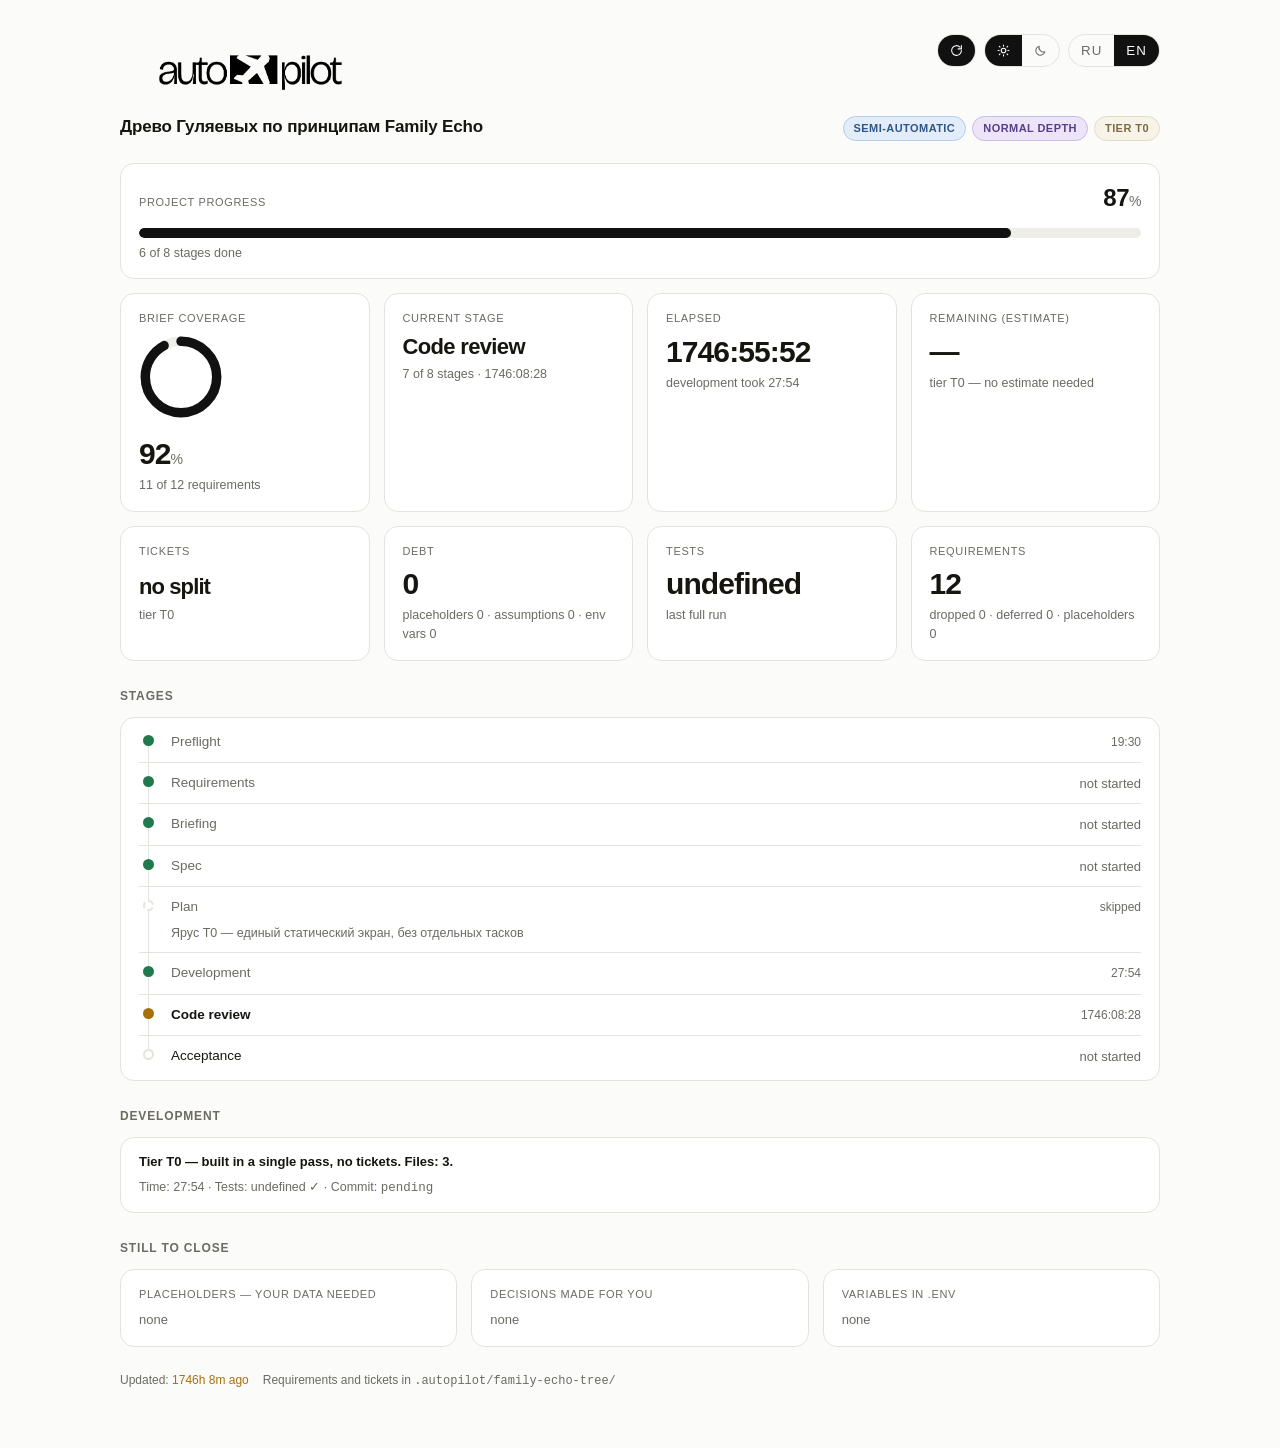
==== .autopilot/dashboard.html @ 6c22ba3a "Render Gulyaev genealogy as focused family trees" ====
<!doctype html>
<html lang="ru">
<head>
<meta charset="utf-8">
<meta name="viewport" content="width=device-width, initial-scale=1">
<title>autopilot</title>
<style>
  :root, :root[data-theme="light"]{
    --bg:#fbfbfa; --panel:#fff; --ink:#16150f; --dim:#6b6a63; --line:#e4e3dd;
    --accent:#111; --ok:#1f7a4d; --warn:#a8700a; --bad:#b3352b; --ghost:#eeede8;
    --radius:14px; --logo-light:block; --logo-dark:none; --glow:rgba(168,112,10,.38);
  }
  @media (prefers-color-scheme:dark){
    :root:not([data-theme]){
      --bg:#141412; --panel:#1c1c19; --ink:#f2f1ea; --dim:#918f86; --line:#2e2e29;
      --accent:#f2f1ea; --ok:#4bbd84; --warn:#d9a341; --bad:#e0685c; --ghost:#262622;
      --glow:rgba(217,163,65,.45);
      --logo-light:none; --logo-dark:block;
    }
  }
  :root[data-theme="dark"]{
    --bg:#141412; --panel:#1c1c19; --ink:#f2f1ea; --dim:#918f86; --line:#2e2e29;
    --accent:#f2f1ea; --ok:#4bbd84; --warn:#d9a341; --bad:#e0685c; --ghost:#262622;
    --logo-light:none; --logo-dark:block;
  }
  *{box-sizing:border-box}
  body{margin:0;background:var(--bg);color:var(--ink);
    font:15px/1.5 ui-sans-serif,-apple-system,"Segoe UI",Roboto,"Helvetica Neue",sans-serif;
    -webkit-font-smoothing:antialiased;padding:34px 20px 60px}
  .wrap{max-width:1040px;margin:0 auto;min-width:0}
  /* wrap на .top: в узкой панели переключатели уходят на вторую строку, а не за край */
  .top{display:flex;align-items:flex-start;gap:16px;margin-bottom:8px;flex-wrap:wrap}
  .logo{height:clamp(44px,7vw,72px);width:auto;max-width:64vw}
  .logo.l{display:var(--logo-light)} .logo.d{display:var(--logo-dark)}
  .segs{margin-left:auto;display:flex;gap:8px;flex:0 0 auto}
  .seg{display:flex;border:1px solid var(--line);border-radius:999px;overflow:hidden}
  .seg button{appearance:none;border:0;background:transparent;color:var(--dim);cursor:pointer;
    font:600 11px/1 inherit;letter-spacing:.08em;padding:8px 12px;display:flex;align-items:center}
  .seg button:hover{color:var(--ink)}
  .seg button[aria-pressed="true"]{background:var(--accent);color:var(--bg)}
  .seg svg{width:13px;height:13px;display:block}
  header{display:flex;flex-wrap:wrap;gap:12px;align-items:baseline;margin-bottom:22px}
  h1{font-size:17px;font-weight:600;margin:0;letter-spacing:-.01em}
  .badges{margin-left:auto;display:flex;gap:6px;flex-wrap:wrap}
  .badge{font-size:11px;letter-spacing:.04em;text-transform:uppercase;font-weight:600;
    border:1px solid var(--bd,var(--line));border-radius:999px;padding:3px 10px;
    color:var(--fg,var(--dim));background:var(--bbg,transparent)}
  /* режим — синяя семья, насыщенность растёт с автономией */
  .b-mode-1{--bbg:#eff4fb;--bd:#cfdcef;--fg:#4a6d9e}
  .b-mode-2{--bbg:#e3ecf9;--bd:#b6cce8;--fg:#2f5688}
  .b-mode-3{--bbg:#d6e3f6;--bd:#9dbbe0;--fg:#1f4374}
  /* глубина — фиолетовая семья */
  .b-depth-1{--bbg:#f4f0fa;--bd:#ddd2ee;--fg:#6b559b}
  .b-depth-2{--bbg:#ece5f7;--bd:#cbbbe6;--fg:#573f8b}
  .b-depth-3{--bbg:#e2d8f3;--bd:#b8a3dd;--fg:#452f78}
  /* ярус — охра, насыщенность растёт с объёмом работы */
  .b-tier-0{--bbg:#f7f3e8;--bd:#e5dbc3;--fg:#7d6b45}
  .b-tier-1{--bbg:#f3ecdb;--bd:#dbcda9;--fg:#6e5c34}
  .b-tier-2{--bbg:#eee4cb;--bd:#cfbc8d;--fg:#5f4d26}
  .b-tier-3{--bbg:#e8dbb9;--bd:#c2ab72;--fg:#50401b}
  .b-done{--bbg:#e8f3ec;--bd:#b6d9c4;--fg:#1f7a4d}
  @media (prefers-color-scheme:dark){
    :root:not([data-theme]) .b-mode-1{--bbg:#1a2333;--bd:#2a3a52;--fg:#9cbbe6}
    :root:not([data-theme]) .b-mode-2{--bbg:#1c2942;--bd:#31466a;--fg:#aecbf2}
    :root:not([data-theme]) .b-mode-3{--bbg:#1f2f4f;--bd:#3a5482;--fg:#c0d8fb}
    :root:not([data-theme]) .b-depth-1{--bbg:#221d32;--bd:#372e4f;--fg:#b8a6e0}
    :root:not([data-theme]) .b-depth-2{--bbg:#26203b;--bd:#40345c;--fg:#c5b3ec}
    :root:not([data-theme]) .b-depth-3{--bbg:#2b2346;--bd:#4b3b6c;--fg:#d3c2f7}
    :root:not([data-theme]) .b-tier-0{--bbg:#26221a;--bd:#3b3527;--fg:#cbb98d}
    :root:not([data-theme]) .b-tier-1{--bbg:#2a2519;--bd:#443b26;--fg:#d6c393}
    :root:not([data-theme]) .b-tier-2{--bbg:#2f2917;--bd:#4e4227;--fg:#e2cd97}
    :root:not([data-theme]) .b-tier-3{--bbg:#352d16;--bd:#58492a;--fg:#edd79c}
    :root:not([data-theme]) .b-done{--bbg:#16281f;--bd:#26432f;--fg:#4bbd84}
  }
  :root[data-theme="dark"] .b-mode-1{--bbg:#1a2333;--bd:#2a3a52;--fg:#9cbbe6}
  :root[data-theme="dark"] .b-mode-2{--bbg:#1c2942;--bd:#31466a;--fg:#aecbf2}
  :root[data-theme="dark"] .b-mode-3{--bbg:#1f2f4f;--bd:#3a5482;--fg:#c0d8fb}
  :root[data-theme="dark"] .b-depth-1{--bbg:#221d32;--bd:#372e4f;--fg:#b8a6e0}
  :root[data-theme="dark"] .b-depth-2{--bbg:#26203b;--bd:#40345c;--fg:#c5b3ec}
  :root[data-theme="dark"] .b-depth-3{--bbg:#2b2346;--bd:#4b3b6c;--fg:#d3c2f7}
  :root[data-theme="dark"] .b-tier-0{--bbg:#26221a;--bd:#3b3527;--fg:#cbb98d}
  :root[data-theme="dark"] .b-tier-1{--bbg:#2a2519;--bd:#443b26;--fg:#d6c393}
  :root[data-theme="dark"] .b-tier-2{--bbg:#2f2917;--bd:#4e4227;--fg:#e2cd97}
  :root[data-theme="dark"] .b-tier-3{--bbg:#352d16;--bd:#58492a;--fg:#edd79c}
  :root[data-theme="dark"] .b-done{--bbg:#16281f;--bd:#26432f;--fg:#4bbd84}
  /* minmax(min(Npx,100%)): в колонке уже 200px карточка сжимается, а не вылезает за край */
  .grid{display:grid;gap:14px;grid-template-columns:repeat(auto-fit,minmax(min(200px,100%),1fr));margin-bottom:14px}
  /* ряды показателей: четыре карточки в строку держатся дольше, чем списки долга */
  .grid.m{grid-template-columns:repeat(auto-fit,minmax(min(168px,100%),1fr))}
  .card{background:var(--panel);border:1px solid var(--line);border-radius:var(--radius);padding:16px 18px;min-width:0}
  .k{font-size:11px;letter-spacing:.06em;text-transform:uppercase;color:var(--dim);margin-bottom:8px}
  /* длинное значение («1 ч 05 мин … 2 ч 10 мин», «Спецификация») переносится, а не режется */
  .v{font-size:30px;font-weight:650;letter-spacing:-.03em;line-height:1.1;font-variant-numeric:tabular-nums;
    overflow-wrap:anywhere}
  .v.stage{font-size:clamp(17px,4.4vw,22px)}
  .v small{font-size:14px;font-weight:500;color:var(--dim);letter-spacing:0}
  .sub{font-size:12.5px;color:var(--dim);margin-top:6px;overflow-wrap:anywhere}
  .hero{display:flex;gap:18px;align-items:center;flex-wrap:wrap}
  .hero>div{min-width:0}
  .ring{flex:0 0 84px}
  .bar{height:6px;background:var(--ghost);border-radius:99px;overflow:hidden;margin-top:10px}
  .bar i{display:block;height:100%;background:var(--accent);border-radius:99px;transition:width .3s ease}
  .bar.lg{height:10px;margin-top:12px}
  /* общий прогресс: этапы по весам, внутри разработки — доля готовых тасков */
  .overall{background:var(--panel);border:1px solid var(--line);border-radius:var(--radius);
    padding:16px 18px;margin-bottom:14px}
  .overall-head{display:flex;justify-content:space-between;align-items:baseline;gap:10px;
    font-size:11px;letter-spacing:.06em;text-transform:uppercase;color:var(--dim)}
  .overall-head b{font-size:24px;font-weight:650;letter-spacing:-.02em;text-transform:none;
    color:var(--ink);font-variant-numeric:tabular-nums}
  .overall-head b small{font-size:14px;font-weight:500;color:var(--dim)}
  h2{font-size:12px;letter-spacing:.07em;text-transform:uppercase;color:var(--dim);
    margin:26px 0 12px;font-weight:600}
  .tl{background:var(--panel);border:1px solid var(--line);border-radius:var(--radius);padding:16px 18px;min-width:0}
  /* сводка по таскам — ответ на «где разработка» до того, как всматриваешься в полосы */
  .tlsum{display:flex;gap:8px;flex-wrap:wrap;margin-bottom:12px}
  .chip{font-size:11.5px;letter-spacing:.03em;border:1px solid var(--line);border-radius:999px;
    padding:3px 10px;color:var(--dim);font-variant-numeric:tabular-nums}
  .chip.ok{border-color:var(--ok);color:var(--ok)}
  .chip.run{border-color:var(--warn);color:var(--warn)}
  .chip.bad{border-color:var(--bad);color:var(--bad)}
  .tlnow{font-size:13px;margin:-4px 0 12px;overflow-wrap:anywhere}
  .tlnow .lbl{color:var(--dim)}
  .tlnow b{font-weight:650;font-variant-numeric:tabular-nums}
  .tlnow .nowclock{color:var(--warn);font-variant-numeric:tabular-nums}
  .wave{font-size:11px;letter-spacing:.06em;text-transform:uppercase;color:var(--dim);margin:14px 0 8px}
  .wave:first-child{margin-top:0}
  /* minmax(0,1fr), а не 1fr: у 1fr пол — min-content, и длинное имя таска раздвигает сетку шире экрана */
  .row{display:grid;grid-template-columns:26px minmax(0,1fr) 56px;gap:10px;align-items:center;margin-bottom:6px;font-size:13px}
  .row b{font-weight:600;font-variant-numeric:tabular-nums;color:var(--dim)}
  .row.now b{color:var(--ink)}
  .track{background:var(--ghost);border-radius:6px;height:22px;position:relative;overflow:hidden;min-width:0}
  .fill{position:absolute;inset:0 auto 0 0;border-radius:6px;display:flex;align-items:center;
    padding:0 8px;white-space:nowrap;font-size:12px;color:#fff;overflow:hidden}
  /* ждущий таск — пустой контур, а не залитая дорожка: плашка теперь во всю
     ширину, и без этого «ждёт» выглядело бы как ещё одно состояние заливки */
  .row.wait .track{background:transparent;border:1px dashed var(--line)}
  .fill.pend{background:transparent;border:0;color:var(--dim)}
  /* «в работе» должно читаться как живое, а не как исчезающее: раньше плашка
     гасла до opacity .3 вместе с названием таска. Теперь дышит свечение вокруг
     дорожки и яркость плашки, текст остаётся читаемым всё время. */
  .row.now .track{animation:trackGlow 1.9s ease-in-out infinite}
  /* блик бежит по плашке идущего таска — движение без ложного процента */
  .fill.active::after{content:'';position:absolute;inset:0;
    background:linear-gradient(90deg,transparent 0,rgba(255,255,255,.30) 50%,transparent 100%);
    transform:translateX(-100%);animation:sheen 1.9s ease-in-out infinite}
  .mins{text-align:right;font-variant-numeric:tabular-nums;color:var(--dim);font-size:12px}
  /* этапы — вертикальная лента с рельсом */
  .stages{background:var(--panel);border:1px solid var(--line);border-radius:var(--radius);padding:4px 18px;min-width:0}
  .st{display:grid;grid-template-columns:20px minmax(0,1fr) auto;gap:12px;align-items:start;
    padding:10px 0;border-bottom:1px solid var(--line)}
  .st:last-child{border-bottom:0}
  .st .rail{position:relative;align-self:stretch;min-height:18px}
  .st .rail::before{content:"";position:absolute;left:9px;top:-10px;bottom:-10px;width:1px;background:var(--line)}
  .st:first-child .rail::before{top:9px}
  .st:last-child .rail::before{bottom:calc(100% - 9px)}
  .st .rail i{position:absolute;left:4px;top:3px;width:11px;height:11px;border-radius:99px;
    box-sizing:border-box;border:2px solid var(--line);background:var(--panel)}
  .st.done .rail i{background:var(--ok);border-color:var(--ok)}
  .st.active .rail i{background:var(--warn);border-color:var(--warn);animation:pulse 1.6s ease-in-out infinite}
  .st.failed .rail i{background:var(--bad);border-color:var(--bad)}
  .st.skipped .rail i{border-style:dashed;background:var(--panel)}
  .st>div{min-width:0}
  .st .nm{font-size:13.5px;overflow-wrap:anywhere}
  .st.active .nm{font-weight:650}
  .st.done .nm,.st.skipped .nm{color:var(--dim)}
  .st .mins{padding-top:1px}
  @keyframes trackGlow{
    0%,100%{box-shadow:0 0 0 0 var(--glow)}
    50%{box-shadow:0 0 0 4px transparent}
  }
  @keyframes sheen{to{transform:translateX(100%)}}
  /* у кого выключена анимация в системе — просто статичная подсветка */
  @media (prefers-reduced-motion:reduce){
    .row.now .track{animation:none;box-shadow:0 0 0 3px var(--glow)}
    .fill.active::after{animation:none;background:none}
  }
  .note{background:var(--panel);border:1px solid var(--line);border-radius:var(--radius);
    padding:14px 18px;font-size:13px;color:var(--dim)}
  .note b{color:var(--ink);font-weight:600}
  .stale{color:var(--warn)}
  table{width:100%;border-collapse:collapse;font-size:13px;background:var(--panel);
    border:1px solid var(--line);border-radius:var(--radius);overflow:hidden}
  th{text-align:left;font-size:11px;letter-spacing:.05em;text-transform:uppercase;color:var(--dim);
    font-weight:600;padding:10px 12px;border-bottom:1px solid var(--line)}
  td{padding:10px 12px;border-bottom:1px solid var(--line);vertical-align:top}
  tr:last-child td{border-bottom:0}
  .dot{display:inline-block;width:7px;height:7px;border-radius:99px;margin-right:7px;vertical-align:1px}
  .tag{display:inline-block;font-size:11px;border:1px solid var(--line);border-radius:5px;
    padding:1px 5px;margin:0 3px 3px 0;color:var(--dim);font-variant-numeric:tabular-nums}
  ul.debt{margin:0;padding-left:18px}
  ul.debt li{margin-bottom:4px;font-size:13px}
  .empty{color:var(--dim);font-size:13px}
  footer{margin-top:24px;font-size:12px;color:var(--dim);display:flex;gap:14px;flex-wrap:wrap}
  footer code{overflow-wrap:anywhere}
  .scroll{overflow-x:auto}
  /* таблица тасков скроллится внутри своей рамки, а не сминает семь колонок в кашу */
  .scroll table{min-width:560px}
  /* узкая раскладка: встроенная панель IDE, боковая колонка, телефон */
  @media (max-width:460px){
    body{padding:20px 12px 44px}
    .top{gap:10px}
    header{gap:8px;margin-bottom:16px}
    h1{font-size:15px}
    h2{margin:20px 0 10px}
    .card,.overall,.tl,.note{padding:13px 14px}
    .stages{padding:2px 14px}
    .v{font-size:25px}
    .overall-head b{font-size:21px}
    .ring{flex:0 0 68px;width:68px;height:68px}
    .hero{gap:12px}
    .row{grid-template-columns:24px 1fr 48px;gap:8px}
    .st{grid-template-columns:18px 1fr auto;gap:9px}
    .badges{margin-left:0}
    .segs{margin-left:0}
    /* семь колонок в узкую панель не влезают ни при каком min-width, поэтому здесь
       таблица перестаёт требовать ширину, а второстепенные колонки уходят:
       требования, повторы и коммит есть в файлах, а «что и сколько идёт» — нет */
    .scroll table{min-width:0}
    th:nth-child(3),td:nth-child(3),
    th:nth-child(5),td:nth-child(5),
    th:nth-child(7),td:nth-child(7){display:none}
    /* переносится только название таска: заголовки и числа рвать по буквам нельзя */
    th,td{padding:9px 8px;white-space:nowrap}
    td:nth-child(2){white-space:normal;overflow-wrap:anywhere}
  }
</style>
</head>
<body>
<div class="wrap" id="app"></div>

<script>
const STATE = {   "slug": "family-echo-tree",   "title": "Древо Гуляевых по принципам Family Echo",   "mode": "semi",   "depth": "normal",   "tier": "T0",   "briefFile": "2026-09-24-brief.md",   "memoryFile": "AGENTS.md",   "startedAt": "2026-09-24T10:36:11Z",   "updatedAt": "2026-09-24T11:23:35Z",   "finishedAt": null,   "stages": [     {       "id": "preflight",       "status": "done",       "startedAt": "2026-09-24T10:36:11Z",       "finishedAt": "2026-09-24T10:55:41Z"     },     {       "id": "manifest",       "status": "done",       "finishedAt": "2026-09-24T10:55:41Z"     },     {       "id": "briefing",       "status": "done",       "finishedAt": "2026-09-24T10:55:41Z"     },     {       "id": "spec",       "status": "done",       "finishedAt": "2026-09-24T10:55:41Z"     },     {       "id": "plan",       "status": "skipped",       "note": "Ярус T0 — единый статический экран, без отдельных тасков"     },     {       "id": "build",       "status": "done",       "startedAt": "2026-09-24T10:55:41Z",       "finishedAt": "2026-09-24T11:23:35Z"     },     {       "id": "review",       "status": "active",       "startedAt": "2026-09-24T11:23:35Z"     },     {       "id": "final",       "status": "pending"     }   ],   "requirements": {     "total": 12,     "done": 11,     "inTicket": 0,     "inSpec": 1,     "placeholder": 0,     "deferred": 0,     "dropped": 0   },   "tickets": [],   "singlePass": {     "files": [       "gulyaevy-tree.js",       "gulyaevy-tree.css",       "drevo/gulyaevy-2026/index.html"     ],     "tests": [       "node --check: passed",       "браузер: 299 уникальных людей, 113 семейных схем, имена без переполнения, 0 пересечений на проверенных ветвях"     ],     "commit": "pending",     "startedAt": "2026-09-24T10:55:41Z",     "finishedAt": "2026-09-24T11:23:35Z"   },   "tests": null,   "debt": {     "placeholders": [],     "assumptions": [],     "emptyEnv": []   },   "additions": [],   "blind": null };
</script>

<script>
const MODE_CLS  = {manual:'b-mode-1', semi:'b-mode-2', full:'b-mode-3'};
const DEPTH_CLS = {strict:'b-depth-1', normal:'b-depth-2', deep:'b-depth-3'};
const TIER_CLS  = {T0:'b-tier-0', T1:'b-tier-1', T2:'b-tier-2', T3:'b-tier-3'};

// Полный цикл сборки. state.json может прислать меньше — недостающие показываем как pending.
const STAGE_IDS = ['preflight','manifest','briefing','spec','plan','build','review','final'];

const RELOAD_MS = 10000;

const SUN  = '<svg viewBox="0 0 24 24" fill="none" stroke="currentColor" stroke-width="2" stroke-linecap="round"><circle cx="12" cy="12" r="4.2"/><path d="M12 2v2M12 20v2M4.2 4.2l1.4 1.4M18.4 18.4l1.4 1.4M2 12h2M20 12h2M4.2 19.8l1.4-1.4M18.4 5.6l1.4-1.4"/></svg>';
const MOON = '<svg viewBox="0 0 24 24" fill="none" stroke="currentColor" stroke-width="2" stroke-linecap="round" stroke-linejoin="round"><path d="M20 14.5A8.5 8.5 0 0 1 9.5 4a8.5 8.5 0 1 0 10.5 10.5z"/></svg>';
const SYNC = '<svg viewBox="0 0 24 24" fill="none" stroke="currentColor" stroke-width="2" stroke-linecap="round" stroke-linejoin="round"><path d="M21 12a9 9 0 1 1-2.64-6.36"/><path d="M21 3v6h-6"/></svg>';

const systemDark = () => {
  try { return matchMedia('(prefers-color-scheme: dark)').matches; } catch(e) { return false; }
};
const storedTheme = () => {
  try { return localStorage.getItem('autopilot-theme'); } catch(e) { return null; }
};
// Явный выбор пользователя перевешивает системную тему; до первого клика — системная.
function effectiveTheme(){
  return storedTheme() || (systemDark() ? 'dark' : 'light');
}
function applyTheme(t){
  if (t) document.documentElement.setAttribute('data-theme', t);
  else document.documentElement.removeAttribute('data-theme');
}

const LOGO_LIGHT = "[data-uri]";
const LOGO_DARK  = "[data-uri]";

const plural = (n, one, few, many) => {
  const a = Math.abs(n) % 10, b = Math.abs(n) % 100;
  if (a === 1 && b !== 11) return one;
  if (a >= 2 && a <= 4 && (b < 12 || b > 14)) return few;
  return many;
};

const I18N = {
  ru:{lang:"ru",coverage:"Покрытие брифа",ofReq:(a,b)=>`${a} из ${b} требований`,
    overall:"Прогресс проекта",overallStages:(a,b)=>`${a} из ${b} этапов пройдено`,
    overallTickets:(a,b)=>`${a} из ${b} тасков`,
    tickets:"Таски",ticketsDone:p=>`${p}% готово`,retries:n=>` · ${n} повтор.`,
    elapsed:"Прошло времени",median:m=>`медиана на таск — ${m} мин`,tooEarly:"рано считать",
    left:"Осталось (оценка)",needTwo:"нужно 2+ готовых таска",
    critpath:n=>`критический путь: ${n} ${plural(n,'таск','таска','тасков')} в цепочке`,
    stagesTitle:"Этапы",stage:"Этап сейчас",stageOf:(a,b)=>`${a} из ${b} этапов`,
    stages:{preflight:"Подготовка",manifest:"Требования",briefing:"Брифинг",spec:"Спецификация",
      plan:"План",build:"Разработка",review:"Код-ревью",final:"Приёмка"},
    skipped:"пропущен",notStarted:"не начат",allDone:"всё пройдено",
    noTicketsTier:"без разбивки",notCut:"таски ещё не нарезаны",
    t0note:(n)=>`Ярус T0 — собрано за один заход, без разбивки на таски.${n?' '+n:''}`,
    t0files:n=>`Файлов: ${n}.`,noEta:"ярус T0 — оценка не нужна",wrapUp:"таски готовы, идёт приёмка",
    auto:"Автообновление",autoOn:"Автообновление включено",autoOff:"Автообновление выключено",
    agoSec:s=>`${s} сек назад`,agoMin:m=>`${m} мин назад`,agoHr:(h,m)=>`${h} ч ${m} мин назад`,
    debt:"Долг",debtSub:(a,b,c)=>`заглушки ${a} · допущения ${b} · переменные ${c}`,
    tests:"Тесты",testsSub:"после последнего таска",testsSubOne:"последний полный прогон",failed:n=>`${n} упало`,
    buildTook:d=>`разработка заняла ${d}`,
    reqs:"Требования",reqsSub:(d,f,p)=>`снято ${d} · отложено ${f} · заглушки ${p}`,
    progress:"Ход сборки",
    wave:(n,c)=>c>1?`Волна ${n} — ${c} ${plural(c,'таск','таска','тасков')} параллельно`:`Волна ${n}`,
    chipDone:n=>`готово ${n}`,chipRun:n=>`в работе ${n}`,chipWait:n=>`ждут ${n}`,chipFailed:n=>`упало ${n}`,
    nowLbl:"Сейчас:",nowIdle:"Ни один таск не запущен.",
    noTickets:"Тасков пока нет — идёт подготовка.",
    tblTickets:"Таски",thN:"#",thTitle:"Таск",thReq:"Требования",thTime:"Время",thRetry:"Повт.",
    thTests:"Тесты",thCommit:"Коммит",tblEmpty:"пока пусто",
    toClose:"Что осталось закрыть",placeholders:"Заглушки — нужны твои данные",
    assumptions:"Решения, принятые за тебя",envVars:"Переменные в .env",
    additions:"Добавлено сверх заказанного",none:"пусто",
    blind:"Слепая приёмка",blindOk:"Расхождений нет.",blindBad:"Расхождения:",
    blindV:(m,c)=>`${m} / ${c} требований подтверждено`,
    updated:"Обновлено",filesIn:"Требования и таски — в",
    modes:{full:"полный автомат",semi:"полуавтомат",manual:"ручной"},
    depths:{strict:"строго по брифу",normal:"обычная глубина",deep:"максимальная глубина"},
    tier:t=>`ярус ${t}`,finished:"завершено",min:"мин",hr:"ч",m:"м",
    langLabel:"Язык",themeLabel:"Тема",themeLight:"Светлая тема",themeDark:"Тёмная тема"},
  en:{lang:"en",coverage:"Brief coverage",ofReq:(a,b)=>`${a} of ${b} requirements`,
    overall:"Project progress",overallStages:(a,b)=>`${a} of ${b} stages done`,
    overallTickets:(a,b)=>`${a} of ${b} tickets`,
    tickets:"Tickets",ticketsDone:p=>`${p}% done`,retries:n=>` · ${n} retries`,
    elapsed:"Elapsed",median:m=>`median per ticket — ${m} min`,tooEarly:"too early to tell",
    left:"Remaining (estimate)",critpath:n=>`critical path: ${n} tickets deep`,needTwo:"needs 2+ finished tickets",
    stagesTitle:"Stages",stage:"Current stage",stageOf:(a,b)=>`${a} of ${b} stages`,
    stages:{preflight:"Preflight",manifest:"Requirements",briefing:"Briefing",spec:"Spec",
      plan:"Plan",build:"Development",review:"Code review",final:"Acceptance"},
    skipped:"skipped",notStarted:"not started",allDone:"all passed",
    noTicketsTier:"no split",notCut:"tickets not cut yet",
    t0note:(n)=>`Tier T0 — built in a single pass, no tickets.${n?' '+n:''}`,
    t0files:n=>`Files: ${n}.`,noEta:"tier T0 — no estimate needed",wrapUp:"tickets done, acceptance running",
    auto:"Auto-refresh",autoOn:"Auto-refresh on",autoOff:"Auto-refresh off",
    agoSec:s=>`${s}s ago`,agoMin:m=>`${m} min ago`,agoHr:(h,m)=>`${h}h ${m}m ago`,
    debt:"Debt",debtSub:(a,b,c)=>`placeholders ${a} · assumptions ${b} · env vars ${c}`,
    tests:"Tests",testsSub:"after the last ticket",testsSubOne:"last full run",failed:n=>`${n} failed`,
    buildTook:d=>`development took ${d}`,
    reqs:"Requirements",reqsSub:(d,f,p)=>`dropped ${d} · deferred ${f} · placeholders ${p}`,
    progress:"Build progress",
    wave:(n,c)=>c>1?`Wave ${n} — ${c} tickets in parallel`:`Wave ${n}`,
    chipDone:n=>`${n} done`,chipRun:n=>`${n} running`,chipWait:n=>`${n} waiting`,chipFailed:n=>`${n} failed`,
    nowLbl:"Now:",nowIdle:"No ticket is running.",
    noTickets:"No tickets yet — still preparing.",
    tblTickets:"Tickets",thN:"#",thTitle:"Ticket",thReq:"Requirements",thTime:"Time",thRetry:"Retry",
    thTests:"Tests",thCommit:"Commit",tblEmpty:"empty so far",
    toClose:"Still to close",placeholders:"Placeholders — your data needed",
    assumptions:"Decisions made for you",envVars:"Variables in .env",
    additions:"Added beyond the brief",none:"none",
    blind:"Blind acceptance",blindOk:"No disagreements.",blindBad:"Disagreements:",
    blindV:(m,c)=>`${m} / ${c} requirements confirmed`,
    updated:"Updated",filesIn:"Requirements and tickets in",
    modes:{full:"fully automatic",semi:"semi-automatic",manual:"manual"},
    depths:{strict:"strictly as written",normal:"normal depth",deep:"maximum depth"},
    tier:t=>`tier ${t}`,finished:"finished",min:"min",hr:"h",m:"m",
    langLabel:"Language",themeLabel:"Theme",themeLight:"Light theme",themeDark:"Dark theme"}
};

let CUR = I18N.ru;                 // язык, на котором сейчас отрисовано — нужен тикающим таймерам
let autoOn = true;
try { autoOn = (localStorage.getItem('autopilot-auto') || 'on') !== 'off'; } catch(e) {}
let reloadT = null;

// ——— живые таймеры ———————————————————————————————————————————————
// Всё время считается из меток state.json. Незакрытый интервал тикает от текущего момента.
const spanMs = (from, to) => {
  const a = from ? new Date(from).getTime() : NaN;
  if (isNaN(a)) return null;
  const b = to ? new Date(to).getTime() : Date.now();
  return Math.max(0, b - a);
};
const fmtClock = ms => {
  if (ms == null) return '—';
  const s = Math.floor(ms/1000), h = Math.floor(s/3600), m = Math.floor((s%3600)/60), ss = s%60;
  const p = n => String(n).padStart(2,'0');
  return h ? `${h}:${p(m)}:${p(ss)}` : `${m}:${p(ss)}`;
};
// Открытый интервал получает data-live — его каждую секунду обновляет tick().
function timerHTML(from, to){
  const ms = spanMs(from, to);
  if (ms == null) return '—';
  return to ? `<span>${fmtClock(ms)}</span>`
            : `<span data-live data-from="${from}">${fmtClock(ms)}</span>`;
}
function agoText(iso){
  const ms = spanMs(iso, null);
  if (ms == null) return '—';
  const s = Math.floor(ms/1000);
  if (s < 60) return CUR.agoSec(s);
  const m = Math.floor(s/60);
  return m < 60 ? CUR.agoMin(m) : CUR.agoHr(Math.floor(m/60), m%60);
}
function tick(){
  document.querySelectorAll('[data-live][data-from]').forEach(el => {
    el.textContent = fmtClock(spanMs(el.dataset.from, null));
  });
  document.querySelectorAll('[data-ago]').forEach(el => {
    el.textContent = agoText(el.dataset.ago);
    // Пять минут без обновления при незавершённой сборке — повод присмотреться.
    el.classList.toggle('stale', !STATE.finishedAt && spanMs(el.dataset.ago, null) > 300000);
  });
}

// ——— автообновление ——————————————————————————————————————————————
// STATE вшит в файл, поэтому свежие цифры приходят только с перезагрузкой страницы.
// Видимость НЕ проверяем: встроенные панели (Claude Desktop, IDE-вьюверы) держат
// document.hidden === true всё время, хотя пользователь смотрит именно туда.
// Перезагрузка локального файла стоит почти ничего и фокус не забирает.
function scheduleReload(){
  clearTimeout(reloadT);
  if (!autoOn || STATE.finishedAt) return;
  reloadT = setTimeout(() => location.reload(), RELOAD_MS);
}

// Позицию чтения сохраняем на любой уход со страницы: и на своей перезагрузке,
// и когда страницу переоткрывает агент (внутри панели self-reload не работает).
const saveScroll = () => {
  try { sessionStorage.setItem('autopilot-scroll', String(window.scrollY)); } catch(e) {}
};
window.addEventListener('pagehide', saveScroll);
window.addEventListener('beforeunload', saveScroll);

function render(lang){
  const L = I18N[lang] || I18N.ru;
  CUR = L;
  const S = STATE, T = S.tickets || [], R = S.requirements || {};
  const esc = s => String(s == null ? '' : s).replace(/[&<>"]/g, c => ({'&':'&amp;','<':'&lt;','>':'&gt;','"':'&quot;'}[c]));
  const done = T.filter(t => t.status === 'done');
  const running = T.filter(t => t.status === 'in-progress');
  const failedT = T.filter(t => t.status === 'failed');
  const waiting = T.length - done.length - running.length - failedT.length;
  const live = Math.max(0, (R.total || 0) - (R.dropped || 0));

  const mins = t => (t.startedAt && t.finishedAt)
    ? Math.max(1, Math.round((new Date(t.finishedAt) - new Date(t.startedAt)) / 60000)) : null;
  const durations = done.map(mins).filter(Boolean).sort((a,b) => a-b);
  const median = durations.length ? durations[Math.floor(durations.length/2)] : null;
  const fmtDur = m => m == null ? '—'
    : m < 60 ? m + ' ' + L.min : Math.floor(m/60) + ' ' + L.hr + ' ' + String(m%60).padStart(2,'0') + ' ' + L.min;

  const byId = Object.fromEntries(T.map(t => [t.id, t]));
  const memo = {};
  function depth(id, seen){
    const t = byId[id];
    if (!t || t.status === 'done') return 0;
    if (memo[id] != null) return memo[id];
    if (seen.has(id)) return 1;
    seen.add(id);
    const d = 1 + Math.max(0, ...(t.blockedBy || []).map(b => depth(b, seen)));
    seen.delete(id);
    return memo[id] = d;
  }
  const cp = Math.max(0, ...T.map(t => depth(t.id, new Set())));

  // Оценка считается в минутах по цепочке, а не «медиана × длина цепочки»: иначе
  // таск, который идёт двадцать седьмую минуту, стоит в оценке как не начатый,
  // и на последнем почти доделанном таске экран пишет «21 … 39 мин».
  const memoMin = {};
  const leftFor = t => {
    if (!t || t.status === 'done') return 0;
    const full = median || 10;
    if (t.status === 'in-progress' && t.startedAt) {
      const elapsed = (spanMs(t.startedAt, null) || 0) / 60000;
      return Math.max(1, full - elapsed);          // уже идёт — осталось меньше
    }
    return full;
  };
  function chainMin(id, seen){
    const t = byId[id];
    if (!t || t.status === 'done') return 0;
    if (memoMin[id] != null) return memoMin[id];
    if (seen.has(id)) return leftFor(t);
    seen.add(id);
    const d = leftFor(t) + Math.max(0, ...(t.blockedBy || []).map(b => chainMin(b, seen)));
    seen.delete(id);
    return memoMin[id] = d;
  }
  const cpMin = Math.max(0, ...T.map(t => chainMin(t.id, new Set())));
  const eta = (median && cpMin > 0)
    ? [Math.max(1, Math.round(cpMin*0.75)), Math.max(2, Math.round(cpMin*1.4))] : null;

  // Этапы: канонический порядок, поверх него — то, что прислал state.json.
  const given = Array.isArray(S.stages) ? S.stages.filter(Boolean) : [];
  const stages = STAGE_IDS.map(id => given.find(s => s.id === id) || {id, status:'pending'})
    .concat(given.filter(s => !STAGE_IDS.includes(s.id)));
  const stName = s => L.stages[s.id] || s.id;
  const activeStage = stages.find(s => s.status === 'active');
  const curStage = activeStage || stages.find(s => s.status !== 'done' && s.status !== 'skipped');
  const stageNo = curStage ? stages.indexOf(curStage) + 1 : stages.length;
  const t0 = String(S.tier).toUpperCase() === 'T0';
  const buildStage = stages.find(s => s.id === 'build');
  const buildMs = buildStage && buildStage.startedAt && buildStage.finishedAt
    ? spanMs(buildStage.startedAt, buildStage.finishedAt) : null;

  // Прогресс проекта целиком. Веса — это доли времени, а не «этап = 1/8»: разработка идёт
  // часами, подготовка минуты. Внутри разработки шкала дробится по готовым таскам, поэтому
  // она ползёт с каждым таском, а не стоит на месте полдня и потом прыгает.
  const STAGE_WEIGHT = {preflight:1, manifest:1, briefing:1, spec:2, plan:1, build:6, review:2, final:1};
  const stageFrac = s => {
    if (s.status === 'done' || s.status === 'skipped') return 1;
    if (s.status !== 'active') return 0;                      // pending и failed — ноль
    if (s.id === 'build' && T.length) return Math.max(0.05, done.length / T.length);
    return 0.5;
  };
  const totalW = stages.reduce((a,s) => a + (STAGE_WEIGHT[s.id] ?? 1), 0);
  const overallPct = totalW
    ? Math.round(stages.reduce((a,s) => a + (STAGE_WEIGHT[s.id] ?? 1) * stageFrac(s), 0) / totalW * 100) : 0;
  const stagesDone = stages.filter(s => s.status === 'done' || s.status === 'skipped').length;

  const coverage = live ? Math.round((R.done||0)/live*100) : 0;
  const ticketPct = T.length ? Math.round(done.length/T.length*100) : 0;
  const retries = T.reduce((s,t) => s + (t.retries||0), 0);
  const last = done[done.length-1];
  // Полный прогон, если он записан; иначе — тесты последнего захода: таска или T0-сборки.
  const tests = S.tests || (last && last.tests) || (S.singlePass && S.singlePass.tests) || null;
  const debtN = (S.debt?.placeholders?.length||0) + (S.debt?.assumptions?.length||0) + (S.debt?.emptyEnv?.length||0);

  const ring = pct => {
    const r = 34, c = 2*Math.PI*r;
    return `<svg class="ring" viewBox="0 0 80 80" width="84" height="84" aria-hidden="true">
      <circle cx="40" cy="40" r="${r}" fill="none" stroke="var(--ghost)" stroke-width="9"/>
      <circle cx="40" cy="40" r="${r}" fill="none" stroke="var(--accent)" stroke-width="9"
        stroke-linecap="round" stroke-dasharray="${c}" stroke-dashoffset="${c*(1-pct/100)}"
        transform="rotate(-90 40 40)"/></svg>`;
  };
  const statusColor = s => s === 'done' ? 'var(--ok)' : s === 'failed' ? 'var(--bad)'
    : s === 'in-progress' ? 'var(--warn)' : 'var(--line)';

  const waves = [...new Set(T.map(t => t.wave ?? 1))].sort((a,b) => a-b);
  // Полоса показывает СОСТОЯНИЕ, а не долю. Раньше её ширина была длительностью
  // относительно самого долгого таска — и готовый таск на 19 из 28 минут выглядел
  // «сделанным на 68%». Горизонтальная заливка в списке задач читается как прогресс
  // всегда, поэтому: готов — целиком, идёт — целиком со светом и бликом, ждёт —
  // пустой пунктир. Длительность живёт цифрой справа, где её и читают.
  const timeline = T.length ? waves.map(w => {
    const inWave = T.filter(t => (t.wave ?? 1) === w)
      .sort((a,b) => String(a.id).localeCompare(String(b.id), undefined, {numeric:true}));
    const rows = inWave.map(t => {
      const active = t.status === 'in-progress', pend = t.status === 'pending';
      // у не начатого таска часов нет: «0:00» читается как «идёт и стоит на месте»
      const clock = (t.startedAt && !pend) ? timerHTML(t.startedAt, t.finishedAt) : '—';
      return `<div class="row${active?' now':''}${pend?' wait':''}"><b>${esc(t.id)}</b>
        <div class="track"><div class="fill${pend?' pend':''}${active?' active':''}"
          style="width:100%${pend?'':';background:'+statusColor(t.status)}">${esc(t.title)}</div></div>
        <div class="mins">${clock}</div></div>`;
    }).join('');
    return `<div class="wave">${L.wave(w, inWave.length)}</div>${rows}`;
  }).join('') : `<div class="empty">${L.noTickets}</div>`;

  const tlSum = T.length ? `<div class="tlsum">
      <span class="chip ok">${L.chipDone(done.length)}</span>
      <span class="chip run">${L.chipRun(running.length)}</span>
      <span class="chip">${L.chipWait(Math.max(0, waiting))}</span>
      ${failedT.length ? `<span class="chip bad">${L.chipFailed(failedT.length)}</span>` : ''}
    </div>` : '';
  const tlNow = !T.length ? '' : running.length
    ? `<div class="tlnow"><span class="lbl">${L.nowLbl}</span> ` + running.map(t =>
        `<b>${esc(t.id)}</b> ${esc(t.title)} <span class="nowclock">${
          t.startedAt ? timerHTML(t.startedAt, null) : '—'}</span>`).join(' · ') + '</div>'
    : (S.finishedAt || done.length === T.length ? '' : `<div class="tlnow lbl">${L.nowIdle}</div>`);

  // Лента этапов — она же ответ на «где мы сейчас», когда тасков нет вовсе.
  const stageRows = stages.map(s => {
    const dur = s.status === 'skipped' ? L.skipped
      : s.startedAt ? timerHTML(s.startedAt, s.finishedAt)
      : `<span class="empty">${L.notStarted}</span>`;
    return `<div class="st ${esc(s.status || 'pending')}">
      <div class="rail"><i></i></div>
      <div><div class="nm">${esc(stName(s))}</div>${s.note ? `<div class="sub">${esc(s.note)}</div>` : ''}</div>
      <div class="mins">${dur}</div></div>`;
  }).join('');

  const list = arr => arr && arr.length
    ? '<ul class="debt">' + arr.map(x => `<li>${esc(x)}</li>`).join('') + '</ul>'
    : `<div class="empty">${L.none}</div>`;

  const rows = T.map(t => `<tr>
    <td><b>${esc(t.id)}</b></td>
    <td><span class="dot" style="background:${statusColor(t.status)}"></span>${esc(t.title)}
      ${t.concerns?.length ? `<div class="sub">${esc(t.concerns.join('; '))}</div>` : ''}</td>
    <td>${(t.requirements||[]).map(r => `<span class="tag">${esc(r)}</span>`).join('') || '<span class="empty">—</span>'}</td>
    <td class="mins">${t.startedAt ? timerHTML(t.startedAt, t.finishedAt) : '—'}</td>
    <td class="mins">${t.retries ? t.retries : ''}</td>
    <td class="mins">${t.tests ? (t.tests.failed ? `<span style="color:var(--bad)">${t.tests.failed} ✗</span>` : t.tests.passed + ' ✓') : '—'}</td>
    <td class="mins">${t.commit ? `<code>${esc(t.commit).slice(0,7)}</code>` : '—'}</td>
  </tr>`).join('');

  // Ярус T0: тасков нет по замыслу — вместо пустой таблицы показываем сам заход.
  const sp = S.singlePass || null;
  const t0block = `<div class="note"><b>${L.t0note(sp?.files?.length ? L.t0files(sp.files.length) : '')}</b>
    <div class="sub" style="margin-top:6px">
      ${sp?.startedAt ? `${L.thTime}: ${timerHTML(sp.startedAt, sp.finishedAt)} · ` : ''}
      ${sp?.tests ? `${L.thTests}: ${sp.tests.failed ? `<span style="color:var(--bad)">${sp.tests.failed} ✗</span>` : sp.tests.passed + ' ✓'} · ` : ''}
      ${sp?.commit ? `${L.thCommit}: <code>${esc(sp.commit).slice(0,7)}</code>` : ''}
    </div></div>`;
  const worklog = T.length
    ? `<h2>${L.progress}</h2><div class="tl">${tlSum}${tlNow}${timeline}</div>
       <h2>${L.tblTickets}</h2>
       <div class="scroll"><table>
         <thead><tr><th>${L.thN}</th><th>${L.thTitle}</th><th>${L.thReq}</th><th>${L.thTime}</th>
           <th>${L.thRetry}</th><th>${L.thTests}</th><th>${L.thCommit}</th></tr></thead>
         <tbody>${rows}</tbody>
       </table></div>`
    : (t0 || sp) ? `<h2>${L.stages.build}</h2>${t0block}` : '';

  const blind = S.blind ? `<h2>${L.blind}</h2><div class="card">
      <div class="v">${L.blindV(esc(S.blind.matched), esc(S.blind.checked))}</div>
      ${S.blind.mismatches?.length ? `<div class="sub">${L.blindBad}</div>${list(S.blind.mismatches)}`
        : `<div class="sub">${L.blindOk}</div>`}</div>` : '';

  document.documentElement.lang = L.lang;
  document.getElementById('app').innerHTML = `
  <div class="top">
    <img class="logo l" src="${LOGO_LIGHT}" alt="autopilot">
    <img class="logo d" src="${LOGO_DARK}" alt="autopilot">
    <div class="segs">
      ${S.finishedAt ? '' : `<div class="seg" role="group" aria-label="${L.auto}">
        <button type="button" data-auto title="${autoOn ? L.autoOn : L.autoOff}"
          aria-label="${L.auto}" aria-pressed="${autoOn}">${SYNC}</button>
      </div>`}
      <div class="seg" role="group" aria-label="${L.themeLabel}">
        <button type="button" data-theme="light" title="${L.themeLight}" aria-label="${L.themeLight}"
          aria-pressed="${effectiveTheme()==='light'}">${SUN}</button>
        <button type="button" data-theme="dark" title="${L.themeDark}" aria-label="${L.themeDark}"
          aria-pressed="${effectiveTheme()==='dark'}">${MOON}</button>
      </div>
      <div class="seg" role="group" aria-label="${L.langLabel}">
        <button type="button" data-lang="ru" aria-pressed="${L.lang==='ru'}">RU</button>
        <button type="button" data-lang="en" aria-pressed="${L.lang==='en'}">EN</button>
      </div>
    </div>
  </div>

  <header>
    <h1>${esc(S.title)}</h1>
    <div class="badges">
      <span class="badge ${MODE_CLS[S.mode]||''}">${esc(L.modes[S.mode] || S.mode)}</span>
      <span class="badge ${DEPTH_CLS[S.depth]||''}">${esc(L.depths[S.depth] || S.depth || '')}</span>
      <span class="badge ${TIER_CLS[String(S.tier).toUpperCase()]||''}">${L.tier(esc(S.tier))}</span>
      ${S.finishedAt ? `<span class="badge b-done">${L.finished}</span>` : ''}
    </div>
  </header>

  <div class="overall">
    <div class="overall-head"><span>${L.overall}</span><b>${overallPct}<small>%</small></b></div>
    <div class="bar lg"><i style="width:${overallPct}%"></i></div>
    <div class="sub">${L.overallStages(stagesDone, stages.length)}${
      T.length ? ' · ' + L.overallTickets(done.length, T.length) : ''}</div>
  </div>

  <div class="grid m">
    <div class="card"><div class="k">${L.coverage}</div>
      <div class="hero">${ring(coverage)}
        <div><div class="v">${coverage}<small>%</small></div>
        <div class="sub">${L.ofReq(R.done||0, live)}</div></div></div>
    </div>
    <div class="card"><div class="k">${L.stage}</div>
      <div class="v stage">${esc(curStage ? stName(curStage) : L.allDone)}</div>
      <div class="sub">${L.stageOf(stageNo, stages.length)}${
        activeStage?.startedAt ? ' · ' + timerHTML(activeStage.startedAt, null) : ''}</div>
    </div>
    <div class="card"><div class="k">${L.elapsed}</div>
      <div class="v">${S.startedAt ? timerHTML(S.startedAt, S.finishedAt) : '—'}</div>
      <div class="sub">${median ? L.median(median) : (buildMs != null ? L.buildTook(fmtClock(buildMs)) : L.tooEarly)}</div>
    </div>
    <div class="card"><div class="k">${L.left}</div>
      <div class="v">${eta ? fmtDur(eta[0]) : '—'}${eta ? `<small> … ${fmtDur(eta[1])}</small>` : ''}</div>
      <div class="sub">${eta ? L.critpath(cp)
        : (t0 ? L.noEta : (T.length && done.length === T.length ? L.wrapUp : L.needTwo))}</div>
    </div>
  </div>

  <div class="grid m">
    <div class="card"><div class="k">${L.tickets}</div>
      <div class="v">${T.length ? `${done.length}<small> / ${T.length}</small>`
        : t0 ? `<span style="font-size:22px">${L.noTicketsTier}</span>` : '—'}</div>
      ${T.length ? `<div class="bar"><i style="width:${ticketPct}%"></i></div>
      <div class="sub">${L.ticketsDone(ticketPct)}${running.length ? ' · ' + L.chipRun(running.length) : ''}${
        retries ? L.retries(retries) : ''}</div>`
        : `<div class="sub">${t0 ? L.tier(esc(S.tier)) : L.notCut}</div>`}
    </div>
    <div class="card"><div class="k">${L.debt}</div>
      <div class="v">${debtN}</div>
      <div class="sub">${L.debtSub(S.debt?.placeholders?.length||0, S.debt?.assumptions?.length||0, S.debt?.emptyEnv?.length||0)}</div>
    </div>
    <div class="card"><div class="k">${L.tests}</div>
      <div class="v">${tests ? tests.passed : '—'}${tests && tests.failed ? `<small style="color:var(--bad)"> · ${L.failed(tests.failed)}</small>` : ''}</div>
      <div class="sub">${T.length ? L.testsSub : L.testsSubOne}</div>
    </div>
    <div class="card"><div class="k">${L.reqs}</div>
      <div class="v">${R.total||0}</div>
      <div class="sub">${L.reqsSub(R.dropped||0, R.deferred||0, R.placeholder||0)}</div>
    </div>
  </div>

  <h2>${L.stagesTitle}</h2>
  <div class="stages">${stageRows}</div>

  ${worklog}

  <h2>${L.toClose}</h2>
  <div class="grid">
    <div class="card"><div class="k">${L.placeholders}</div>${list(S.debt?.placeholders)}</div>
    <div class="card"><div class="k">${L.assumptions}</div>${list(S.debt?.assumptions)}</div>
    <div class="card"><div class="k">${L.envVars}</div>${list(S.debt?.emptyEnv)}</div>
    ${S.additions?.length ? `<div class="card"><div class="k">${L.additions}</div>${list(S.additions)}</div>` : ''}
  </div>

  ${blind}

  <footer>
    <span>${L.updated}: <span data-ago="${esc(S.updatedAt || '')}"
      title="${S.updatedAt ? esc(new Date(S.updatedAt).toLocaleString(L.lang==='en'?'en-GB':'ru-RU')) : ''}"
      >${S.updatedAt ? agoText(S.updatedAt) : '—'}</span></span>
    <span>${L.filesIn} <code>.autopilot/${esc(S.slug)}/</code></span>
  </footer>`;

  document.querySelectorAll('.seg button[data-lang]').forEach(b =>
    b.addEventListener('click', () => {
      try { localStorage.setItem('autopilot-lang', b.dataset.lang); } catch(e) {}
      render(b.dataset.lang);
    }));

  document.querySelectorAll('.seg button[data-theme]').forEach(b =>
    b.addEventListener('click', () => {
      const t = b.dataset.theme;
      try { localStorage.setItem('autopilot-theme', t); } catch(e) {}
      applyTheme(t);
      document.querySelectorAll('.seg button[data-theme]').forEach(x =>
        x.setAttribute('aria-pressed', String(x.dataset.theme === t)));
    }));

  document.querySelectorAll('.seg button[data-auto]').forEach(b =>
    b.addEventListener('click', () => {
      autoOn = !autoOn;
      try { localStorage.setItem('autopilot-auto', autoOn ? 'on' : 'off'); } catch(e) {}
      b.setAttribute('aria-pressed', String(autoOn));
      b.title = autoOn ? L.autoOn : L.autoOff;
      scheduleReload();
    }));

  tick();
  scheduleReload();
}

let savedLang = 'ru';
try { savedLang = localStorage.getItem('autopilot-lang')
  || ((navigator.language || '').startsWith('ru') ? 'ru' : 'en'); } catch(e) {}

applyTheme(storedTheme());
render(I18N[savedLang] ? savedLang : 'ru');

// Секундная стрелка для всех незакрытых интервалов и для «обновлено N назад».
setInterval(tick, 1000);

// Автообновление перезагружает страницу — возвращаем пользователя туда, где он читал.
try {
  const y = sessionStorage.getItem('autopilot-scroll');
  if (y !== null) { window.scrollTo(0, Number(y) || 0); sessionStorage.removeItem('autopilot-scroll'); }
} catch(e) {}
document.addEventListener('visibilitychange', () => { if (!document.hidden) { tick(); scheduleReload(); } });

// Пока пользователь не выбрал тему явно, дашборд следует за системной.
try {
  matchMedia('(prefers-color-scheme: dark)').addEventListener('change', () => {
    if (storedTheme()) return;
    document.querySelectorAll('.seg button[data-theme]').forEach(x =>
      x.setAttribute('aria-pressed', String(x.dataset.theme === effectiveTheme())));
  });
} catch(e) {}
</script>
</body>
</html>
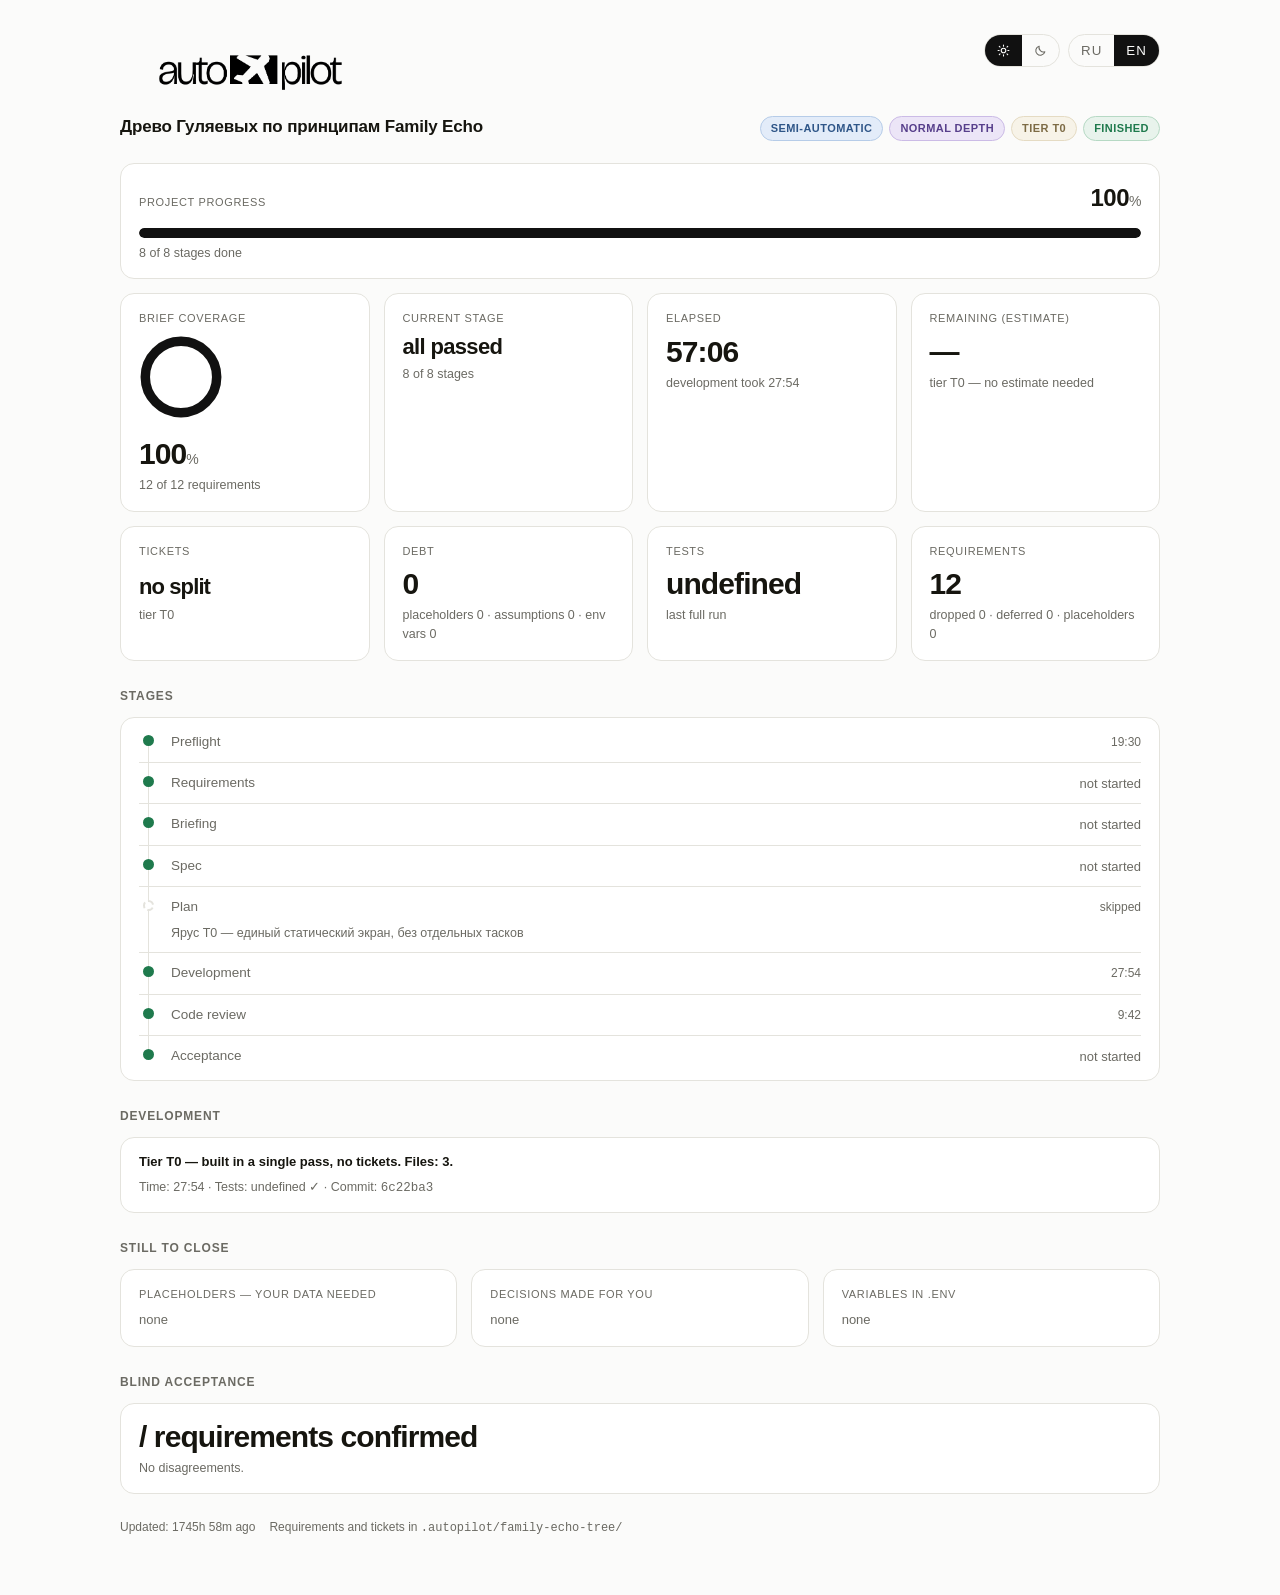
==== commit 9de92495: "Record genealogy acceptance and project guidance" ====
--- a/.autopilot/dashboard.html
+++ b/.autopilot/dashboard.html
@@ -230,7 +230,7 @@
 <div class="wrap" id="app"></div>
 
 <script>
-const STATE = {   "slug": "family-echo-tree",   "title": "Древо Гуляевых по принципам Family Echo",   "mode": "semi",   "depth": "normal",   "tier": "T0",   "briefFile": "2026-09-24-brief.md",   "memoryFile": "AGENTS.md",   "startedAt": "2026-09-24T10:36:11Z",   "updatedAt": "2026-09-24T11:23:35Z",   "finishedAt": null,   "stages": [     {       "id": "preflight",       "status": "done",       "startedAt": "2026-09-24T10:36:11Z",       "finishedAt": "2026-09-24T10:55:41Z"     },     {       "id": "manifest",       "status": "done",       "finishedAt": "2026-09-24T10:55:41Z"     },     {       "id": "briefing",       "status": "done",       "finishedAt": "2026-09-24T10:55:41Z"     },     {       "id": "spec",       "status": "done",       "finishedAt": "2026-09-24T10:55:41Z"     },     {       "id": "plan",       "status": "skipped",       "note": "Ярус T0 — единый статический экран, без отдельных тасков"     },     {       "id": "build",       "status": "done",       "startedAt": "2026-09-24T10:55:41Z",       "finishedAt": "2026-09-24T11:23:35Z"     },     {       "id": "review",       "status": "active",       "startedAt": "2026-09-24T11:23:35Z"     },     {       "id": "final",       "status": "pending"     }   ],   "requirements": {     "total": 12,     "done": 11,     "inTicket": 0,     "inSpec": 1,     "placeholder": 0,     "deferred": 0,     "dropped": 0   },   "tickets": [],   "singlePass": {     "files": [       "gulyaevy-tree.js",       "gulyaevy-tree.css",       "drevo/gulyaevy-2026/index.html"     ],     "tests": [       "node --check: passed",       "браузер: 299 уникальных людей, 113 семейных схем, имена без переполнения, 0 пересечений на проверенных ветвях"     ],     "commit": "pending",     "startedAt": "2026-09-24T10:55:41Z",     "finishedAt": "2026-09-24T11:23:35Z"   },   "tests": null,   "debt": {     "placeholders": [],     "assumptions": [],     "emptyEnv": []   },   "additions": [],   "blind": null };
+const STATE = {   "slug": "family-echo-tree",   "title": "Древо Гуляевых по принципам Family Echo",   "mode": "semi",   "depth": "normal",   "tier": "T0",   "briefFile": "2026-09-24-brief.md",   "memoryFile": "AGENTS.md",   "startedAt": "2026-09-24T10:36:11Z",   "updatedAt": "2026-09-24T11:33:17Z",   "finishedAt": "2026-09-24T11:33:17Z",   "stages": [     {       "id": "preflight",       "status": "done",       "startedAt": "2026-09-24T10:36:11Z",       "finishedAt": "2026-09-24T10:55:41Z"     },     {       "id": "manifest",       "status": "done",       "finishedAt": "2026-09-24T10:55:41Z"     },     {       "id": "briefing",       "status": "done",       "finishedAt": "2026-09-24T10:55:41Z"     },     {       "id": "spec",       "status": "done",       "finishedAt": "2026-09-24T10:55:41Z"     },     {       "id": "plan",       "status": "skipped",       "note": "Ярус T0 — единый статический экран, без отдельных тасков"     },     {       "id": "build",       "status": "done",       "startedAt": "2026-09-24T10:55:41Z",       "finishedAt": "2026-09-24T11:23:35Z"     },     {       "id": "review",       "status": "done",       "startedAt": "2026-09-24T11:23:35Z",       "finishedAt": "2026-09-24T11:33:17Z"     },     {       "id": "final",       "status": "done",       "finishedAt": "2026-09-24T11:33:17Z"     }   ],   "requirements": {     "total": 12,     "done": 12,     "inTicket": 0,     "inSpec": 0,     "placeholder": 0,     "deferred": 0,     "dropped": 0   },   "tickets": [],   "singlePass": {     "files": [       "gulyaevy-tree.js",       "gulyaevy-tree.css",       "drevo/gulyaevy-2026/index.html"     ],     "tests": [       "node --check: passed",       "браузер: 299 уникальных людей, 113 семейных схем, имена без переполнения, 0 пересечений на проверенных ветвях"     ],     "commit": "6c22ba3, f33a1a1",     "startedAt": "2026-09-24T10:55:41Z",     "finishedAt": "2026-09-24T11:23:35Z"   },   "tests": {     "syntax": "node --check gulyaevy-tree.js: passed",     "public": "GitHub Pages: 200, 299 unique people, 113 family sheets",     "geometry": "0 line crossings in checked ancestor and descendant branches",     "labels": "0 overflowing names among 408 rendered cards",     "mobile": "Responsive CSS updated; physical phone unavailable"   },   "debt": {     "placeholders": [],     "assumptions": [],     "emptyEnv": []   },   "additions": [],   "blind": {     "result": "completed",     "independentPartial": [       "R02: line geometry",       "R09: cards and names",       "R10: desktop/mobile visual"     ],     "reason": "Independent checker lacked interactive browser",     "adjudication": "Main agent verified geometry, card clicks and name bounds in interactive browser; physical mobile device remains unverified",     "file": ".autopilot/family-echo-tree/acceptance.md"   } };
 </script>
 
 <script>
@@ -763,6 +763,3 @@
 </script>
 </body>
 </html>
-
-
-
